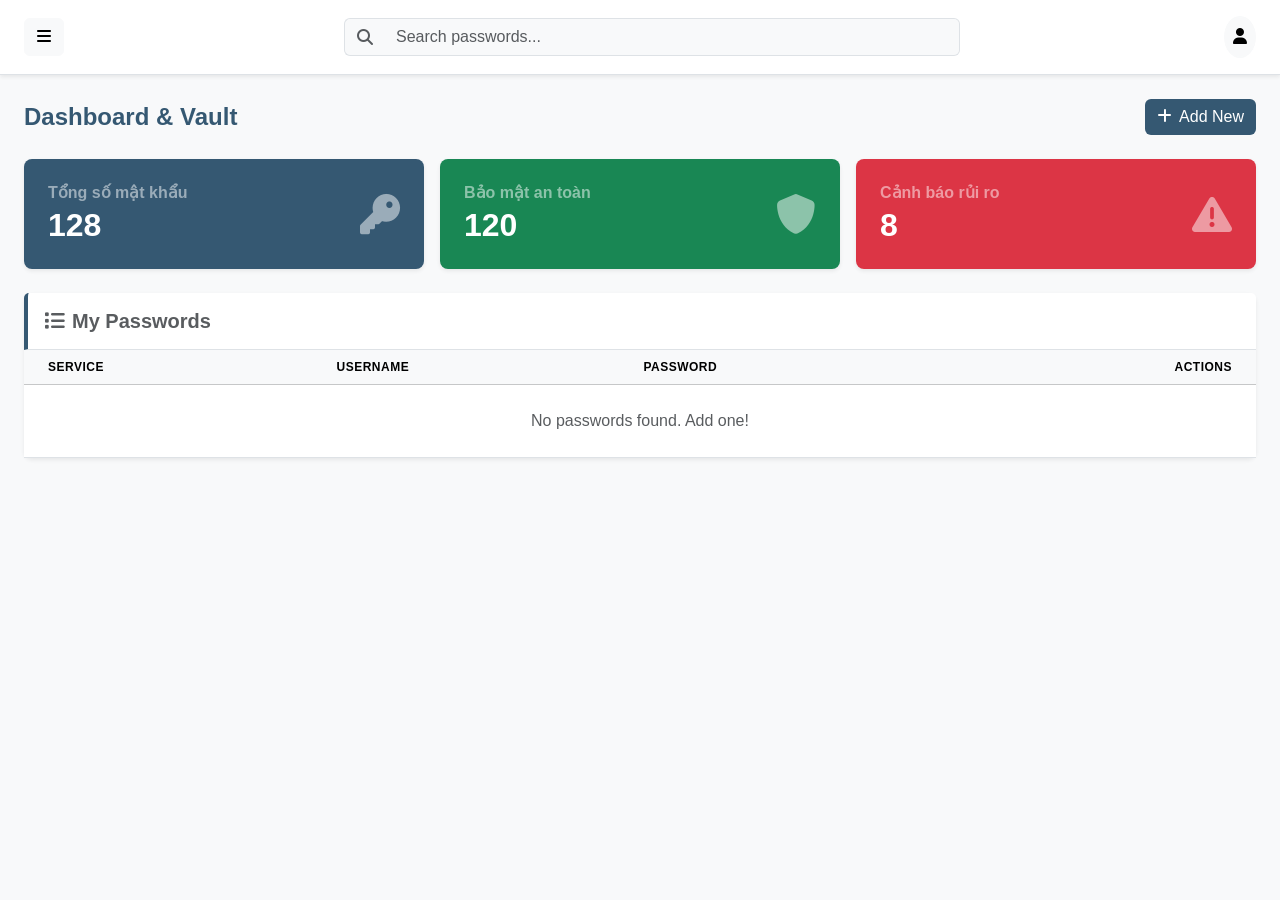
==== index.html @ 368635af "Initial commit" ====
<!DOCTYPE html>
<html lang="en">

<head>
    <meta charset="UTF-8">
    <meta name="viewport" content="width=device-width, initial-scale=1.0">
    <title>Password Manager Vault</title>
    <link href="https://cdn.jsdelivr.net/npm/bootstrap@5.3.0/dist/css/bootstrap.min.css" rel="stylesheet">
    <link rel="stylesheet" href="https://cdnjs.cloudflare.com/ajax/libs/font-awesome/6.4.0/css/all.min.css">
    <link rel="stylesheet" href="style.css">
</head>

<body class="bg-light vh-100 d-flex">

    <div class="container-fluid p-0 d-flex">

        <aside class="sidebar bg-primary-custom text-white p-3 d-flex flex-column hide">
            <h4 class="text-center mb-4 mt-2 fw-bold"><i class="fa-solid fa-shield-halved me-2"></i>Vault</h4>
            <ul id="menuTabs" class="nav flex-column mb-auto">
                <li class="nav-item">
                    <a data-page="passwordPage" class="nav-link text-white active-nav"><i
                            class="fa-solid fa-key me-2"></i>
                        <span>Passwords</span>
                    </a>
                </li>
                <li class="nav-item">
                    <a data-page="settingsPage" class="nav-link text-white opacity-75"><i
                            class="fa-solid fa-gear me-2"></i>
                        <span>Settings</span>
                    </a>
                </li>
            </ul>
        </aside>

        <main class="flex-grow-1 flex-grow-1 overflow-auto">

            <header class="navbar bg-white border-bottom px-4 py-3 shadow-sm flex-shrink-0">
                <button id="toggleSidebar" class="btn btn-light me-3">
                    <i class="fa-solid fa-bars"></i>
                </button>
                <div class="input-group w-50">
                    <span class="input-group-text bg-light border-end-0"><i
                            class="fa-solid fa-magnifying-glass text-muted"></i></span>
                    <input type="text" class="form-control border-start-0 bg-light" placeholder="Search passwords...">
                </div>
                <div class="dropdown">
                    <button class="btn btn-light rounded-circle p-2" type="button" data-bs-toggle="dropdown">
                        <i class="fa-solid fa-user"></i>
                    </button>
                    <ul class="dropdown-menu dropdown-menu-end">
                        <li><a class="dropdown-item" href="#" onclick="openProfile()">Profile</a></li>
                        <li><a class="dropdown-item text-danger" href="/auth.html">Logout</a></li>
                    </ul>
                </div>

            </header>

            <div id="passwordPage">
                <div class="p-4 overflow-auto flex-grow-1">
                    <div class="d-flex justify-content-between align-items-center mb-4">
                        <h2 class="h4 mb-0 fw-bold" style="color: var(--primary-blue);">Dashboard & Vault</h2>
                        <div class="d-flex gap-2">
                            <button class="btn btn-primary-custom" data-bs-toggle="modal"
                                data-bs-target="#passwordModal">
                                <i class="fa-solid fa-plus me-1"></i> Add New
                            </button>
                        </div>
                    </div>

                    <div class="row g-3 mb-4">
                        <div class="col-12 col-md-4">
                            <div class="card stat-card border-0 shadow-sm rounded-3 bg-primary-custom text-white h-100">
                                <div class="card-body d-flex justify-content-between align-items-center p-4">
                                    <div>
                                        <h6 class="text-white-50 mb-1 fw-semibold">Tổng số mật khẩu</h6>
                                        <h2 class="mb-0 fw-bold">128</h2>
                                    </div>
                                    <i class="fa-solid fa-key fs-1 opacity-50"></i>
                                </div>
                            </div>
                        </div>
                        <div class="col-12 col-md-4">
                            <div class="card stat-card border-0 shadow-sm rounded-3 bg-success text-white h-100">
                                <div class="card-body d-flex justify-content-between align-items-center p-4">
                                    <div>
                                        <h6 class="text-white-50 mb-1 fw-semibold">Bảo mật an toàn</h6>
                                        <h2 class="mb-0 fw-bold">120</h2>
                                    </div>
                                    <i class="fa-solid fa-shield fs-1 opacity-50"></i>
                                </div>
                            </div>
                        </div>
                        <div class="col-12 col-md-4">
                            <div class="card stat-card border-0 shadow-sm rounded-3 bg-danger text-white h-100">
                                <div class="card-body d-flex justify-content-between align-items-center p-4">
                                    <div>
                                        <h6 class="text-white-50 mb-1 fw-semibold">Cảnh báo rủi ro</h6>
                                        <h2 class="mb-0 fw-bold">8</h2>
                                    </div>
                                    <i class="fa-solid fa-triangle-exclamation fs-1 opacity-50"></i>
                                </div>
                            </div>
                        </div>
                    </div>

                    <div class="card shadow-sm border-0 rounded-3">
                        <div
                            class="card-header bg-white border-bottom py-3 d-flex justify-content-between align-items-center">
                            <h5 class="mb-0 fw-bold text-muted"><i class="fa-solid fa-list me-2"></i>My Passwords</h5>
                        </div>
                        <div class="card-body p-0 table-responsive">
                            <table class="table table-hover mb-0 align-middle">
                                <thead class="table-light text-muted">
                                    <tr>
                                        <th class="ps-4">Service</th>
                                        <th>Username</th>
                                        <th>Password</th>
                                        <th class="text-end pe-4">Actions</th>
                                    </tr>
                                </thead>
                                <tbody id="passwordList">
                                </tbody>
                            </table>
                        </div>
                    </div>
                </div>
            </div>
            <div id="settingsPage" style="display: none;">
                <div class="row g-4 justify-content-center">
                    <div class="col-12 col-xl-8">
                        <h2 class="h4 mb-4 fw-bold" style="color: var(--primary-blue);">Hệ thống & Bảo mật</h2>

                        <div class="card border-0 shadow-sm rounded-3 mb-4">
                            <div class="card-header bg-white py-3">
                                <h6 class="mb-0 fw-bold"><i class="fa-solid fa-lock me-2 text-primary"></i>Bảo mật
                                    tài khoản
                                </h6>
                            </div>
                            <div class="card-body">
                                <div class="mb-4">
                                    <label class="form-label fw-semibold text-muted small">Master Password</label>
                                    <div
                                        class="d-flex align-items-center justify-content-between p-3 bg-light rounded-3 border">
                                        <div>
                                            <p class="mb-0 fw-bold">••••••••••••</p>
                                            <small class="text-muted">Thay đổi định kỳ để tăng tính bảo mật</small>
                                        </div>
                                        <button class="btn btn-sm btn-outline-primary rounded-pill px-3">Thay
                                            đổi</button>
                                    </div>
                                </div>
                                <div
                                    class="form-check form-switch p-0 d-flex justify-content-between align-items-center">
                                    <div>
                                        <label class="form-check-label fw-bold" for="2faSwitch">Xác thực 2 lớp
                                            (2FA)</label>
                                        <p class="text-muted small mb-0">Yêu cầu mã xác nhận từ Email khi đăng nhập
                                            máy lạ.</p>
                                    </div>
                                    <input class="form-check-input ms-0" type="checkbox" id="2faSwitch" checked
                                        style="width: 3em; height: 1.5em;">
                                </div>
                            </div>
                        </div>

                        <div class="card border-0 shadow-sm rounded-3 mb-4">
                            <div class="card-header bg-white py-3">
                                <h6 class="mb-0 fw-bold"><i class="fa-solid fa-sliders me-2 text-primary"></i>Tùy
                                    chỉnh ứng dụng
                                </h6>
                            </div>
                            <div class="card-body">
                                <div class="row g-3">
                                    <div class="col-md-6">
                                        <label class="form-label fw-semibold text-muted small">Thời gian tự động
                                            khóa</label>
                                        <select class="form-select border-light-subtle bg-light">
                                            <option value="5">Sau 5 phút</option>
                                            <option value="15" selected>Sau 15 phút</option>
                                            <option value="30">Sau 30 phút</option>
                                            <option value="0">Không bao giờ</option>
                                        </select>
                                    </div>
                                    <div class="col-md-6">
                                        <label class="form-label fw-semibold text-muted small">Ngôn ngữ hiển
                                            thị</label>
                                        <select class="form-select border-light-subtle bg-light">
                                            <option value="vi">Tiếng Việt</option>
                                            <option value="en">English</option>
                                        </select>
                                    </div>
                                </div>
                            </div>
                        </div>

                        <div class="card border-0 shadow-sm rounded-3 border-start border-danger border-4">
                            <div class="card-header bg-white py-3">
                                <h6 class="mb-0 fw-bold text-danger"><i class="fa-solid fa-database me-2"></i>Quản
                                    lý dữ liệu
                                </h6>
                            </div>
                            <div class="card-body">
                                <div class="d-flex flex-wrap gap-2">
                                    <button class="btn btn-light border text-muted px-4 rounded-3">
                                        <i class="fa-solid fa-file-export me-2"></i>Xuất dữ liệu (JSON)
                                    </button>
                                    <button class="btn btn-light border text-muted px-4 rounded-3">
                                        <i class="fa-solid fa-file-import me-2"></i>Nhập dữ liệu
                                    </button>
                                    <button class="btn btn-outline-danger px-4 rounded-3 ms-md-auto">
                                        <i class="fa-solid fa-trash-can me-2"></i>Xóa toàn bộ kho mật khẩu
                                    </button>
                                </div>
                            </div>
                        </div>
                    </div>
        </main>
    </div>

    <div class="modal fade" id="passwordModal" tabindex="-1">
        <div class="modal-dialog modal-dialog-centered">
            <div class="modal-content border-0 shadow">
                <div class="modal-header bg-primary-custom text-white border-0">
                    <h5 class="modal-title" id="modalTitle">Add New Password</h5>
                    <button type="button" class="btn-close btn-close-white" data-bs-dismiss="modal"></button>
                </div>
                <div class="modal-body p-4">
                    <form id="passwordForm" class="needs-validation" novalidate>
                        <input type="hidden" id="editId">
                        <div class="mb-3">
                            <label class="form-label text-muted fw-semibold">Service Name</label>
                            <input type="text" class="form-control" id="serviceName" placeholder="e.g. Google" required>
                            <div class="invalid-feedback">Vui lòng nhập tên dịch vụ.</div>
                        </div>
                        <div class="mb-3">
                            <label class="form-label text-muted fw-semibold">Username / Email</label>
                            <input type="text" class="form-control" id="userName" required>
                            <div class="invalid-feedback">Vui lòng nhập username.</div>
                        </div>
                        <div class="mb-4">
                            <label class="form-label text-muted fw-semibold">Password</label>
                            <div class="input-group">
                                <input type="password" class="form-control" id="passWord" required>
                                <button class="btn btn-outline-secondary" type="button" id="toggleModalPass">
                                    <i class="fa-regular fa-eye"></i>
                                </button>
                                <div class="invalid-feedback">Vui lòng nhập mật khẩu.</div>
                            </div>
                        </div>
                        <div class="d-grid">
                            <button type="submit" class="btn btn-primary-custom py-2">Save Password</button>
                        </div>
                    </form>
                </div>
            </div>
        </div>
    </div>
    <div id="profileOverlay" class="overlay d-none">
        <div class="profile-card-wrapper">
            <div class="container py-5">
                <div class="card border-0 shadow-lg rounded-4 overflow-hidden">
                    <div class="row g-0">
                        <div class="col-md-4 bg-light border-end p-3 p-md-5 text-center">
                            <div class="position-relative d-inline-block mb-4">
                                <img src="https://placehold.co/150"
                                    class="rounded-circle img-thumbnail shadow-sm"
                                    style="width: 150px; height: 150px; object-fit: cover;">
                                <button
                                    class="btn btn-primary btn-sm position-absolute bottom-0 end-0 rounded-circle shadow">
                                    <i class="fa-solid fa-camera"></i>
                                </button>
                            </div>
                            <h4 class="fw-bold mb-1">miniminZ</h4>
                            <p class="text-muted small mb-3">Software Engineering | PTIT</p>
                            <div
                                class="badge bg-success-subtle text-success border border-success-subtle rounded-pill px-3 py-2">
                                <i class="fa-solid fa-shield-check me-1"></i> Account Secured
                            </div>
                        </div>

                        <div class="col-md-8 p-3 p-md-5 bg-white">
                            <h5 class="fw-bold mb-4 text-primary">
                                <i class="fa-solid fa-user-gear me-2"></i>Thông tin cá nhân
                            </h5>

                            <form class="row g-4" id="profileForm">
                                <div class="col-md-6">
                                    <div class="form-floating">
                                        <input type="text" class="form-control border-light-subtle bg-light shadow-none"
                                            id="f_name" value="Nguyễn Văn A" placeholder="Name">
                                        <label for="f_name">Họ và tên</label>
                                    </div>
                                </div>
                                <div class="col-md-6">
                                    <div class="form-floating">
                                        <input type="text" class="form-control border-light-subtle bg-light shadow-none"
                                            id="f_user" value="miniminZ" placeholder="Username">
                                        <label for="f_user">Username</label>
                                    </div>
                                </div>
                                <div class="col-12">
                                    <div class="form-floating">
                                        <input type="email"
                                            class="form-control border-light-subtle bg-light shadow-none" id="f_email"
                                            value="contact@example.com" placeholder="Email">
                                        <label for="f_email">Địa chỉ Email</label>
                                    </div>
                                </div>

                                <div class="col-12 text-end mt-5">
                                    <button type="button" class="btn btn-outline-secondary px-4 border-0"
                                        onclick="closeProfile()">Hủy</button>

                                    <button type="submit" class="btn btn-primary px-5 py-2 shadow fw-bold">
                                        Lưu thay đổi
                                    </button>
                                </div>
                            </form>
                        </div>
                    </div>
                </div>
            </div>
        </div>
    </div>
    <script src="https://cdn.jsdelivr.net/npm/bootstrap@5.3.0/dist/js/bootstrap.bundle.min.js"></script>
    <script src="script.js">
    </script>
</body>

</html>
---- style.css ----
/* Custom variables */
:root {
    --primary-blue: #355872;
    --primary-hover: #2a465b;
}

body {
    font-family: 'Inter', -apple-system, BlinkMacSystemFont, "Segoe UI", Roboto, sans-serif;
    background-color: #f8f9fa;
}

/* Sidebar styling */
.sidebar {
    width: 260px;
    background-color: var(--primary-blue);
    transition: all 0.3s ease;
}
.sidebar {
    transition: 0.3s;
}

.sidebar.hide {
    margin-left: -260px;
}
.bg-primary-custom {
    background-color: var(--primary-blue) !important;
}

.btn-primary-custom {
    background-color: var(--primary-blue);
    color: white;
    border: none;
    transition: all 0.2s ease-in-out;
}

.btn-primary-custom:hover {
    background-color: var(--primary-hover);
    color: white;
    transform: translateY(-1px);
    box-shadow: 0 4px 6px rgba(53, 88, 114, 0.2);
}

/* Navigation Links */
.nav-link {
    border-radius: 8px;
    margin-bottom: 5px;
    transition: all 0.2s;
}

.nav-link:hover {
    background-color: rgba(255, 255, 255, 0.1);
}

.active-nav {
    background-color: rgba(255, 255, 255, 0.2);
    font-weight: 600;
}

/* Table refinements */
.table th {
    font-weight: 600;
    text-transform: uppercase;
    font-size: 0.75rem;
    letter-spacing: 0.5px;
}

.table td {
    vertical-align: middle;
    padding: 1rem 0.5rem;
}

/* Password masking class */
.pwd-mask {
    font-family: monospace;
    font-size: 1.1rem;
    letter-spacing: 2px;
}

/* Action buttons hover */
.action-btn {
    color: #6c757d;
    transition: color 0.2s;
}
.action-btn:hover {
    color: var(--primary-blue);
}
.action-btn.delete:hover {
    color: #dc3545;
}
/* =========================================
   THÊM MỚI: CSS CHO DASHBOARD, PROFILE & AUTH 
   ========================================= */

/* Hiệu ứng nổi lên cho các Card thống kê ở Dashboard */
.stat-card {
    transition: transform 0.3s ease, box-shadow 0.3s ease;
}

.stat-card:hover {
    transform: translateY(-5px);
    box-shadow: 0 10px 20px rgba(0, 0, 0, 0.15) !important;
}


/* ===== PROFILE COLOR TUNING ===== */

/* Card đẹp hơn */
.card {
    border-radius: 12px;
    transition: all 0.2s ease;
}

.card:hover {
    box-shadow: 0 8px 20px rgba(53, 88, 114, 0.15);
}

/* Header card */
.card-header {
    border-left: 4px solid var(--primary-blue);
}

/* Avatar text */
.card-body h5 {
    color: var(--primary-blue);
}

/* Button chính */
.btn-primary {
    background-color: var(--primary-blue);
    border: none;
}

.btn-primary:hover {
    background-color: var(--primary-hover);
}

/* Button outline */
.btn-outline-primary {
    color: var(--primary-blue);
    border-color: var(--primary-blue);
}

.btn-outline-primary:hover {
    background-color: var(--primary-blue);
    color: white;
}

/* Input focus */
.form-control:focus {
    border-color: var(--primary-blue);
    box-shadow: 0 0 0 0.2rem rgba(53, 88, 114, 0.2);
}

/* Label */
.form-label {
    font-weight: 500;
}

/* Section spacing */
.card-body {
    padding: 1.5rem;
}
.custom-border-left {
    border-left: 4px solid var(--primary-blue);
}
.overlay {
    position: fixed;
    inset: 0;
    background: rgba(0,0,0,0.4);
    backdrop-filter: blur(4px);
    display: flex;
    align-items: center;
    justify-content: center;
    z-index: 999;
}

.profile-card-wrapper {
    width: 100%;             /* Thay vì 800px, hãy để nó chiếm 100% không gian cha */
    max-width: 800px;        /* Nhưng tối đa cũng chỉ rộng 800px */
    margin: 0 15px;          /* Thêm khoảng cách hai bên để không dính sát mép màn hình điện thoại */
    animation: fadeInUp 0.3s ease;
}

/* Thêm thuộc tính này để đảm bảo ảnh không bị bóp méo hoặc tràn */
.profile-card-wrapper img {
    max-width: 100%;
    height: auto;
}

@keyframes fadeInUp {
    from {
        opacity: 0;
        transform: translateY(20px);
    }
    to {
        opacity: 1;
        transform: translateY(0);
    }
}
.text-primary {
    --bs-text-opacity: 1;
    color: var(--primary-blue) !important;
}
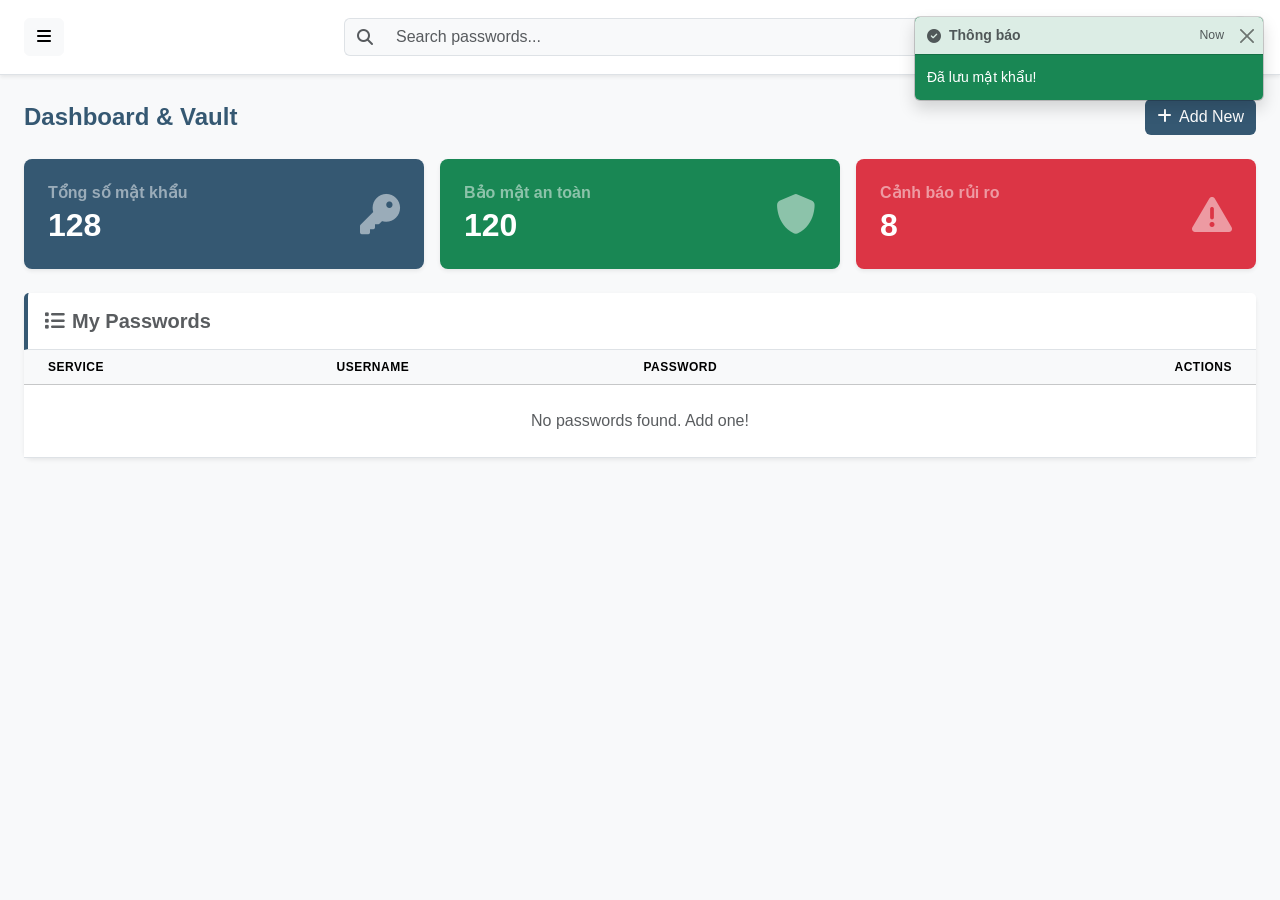
==== commit 5d30e860: "update: toast" ====
--- a/index.html
+++ b/index.html
@@ -323,6 +323,7 @@
         </div>
     </div>
     <script src="https://cdn.jsdelivr.net/npm/bootstrap@5.3.0/dist/js/bootstrap.bundle.min.js"></script>
+    <script src="notification.js"></script>
     <script src="script.js">
     </script>
 </body>
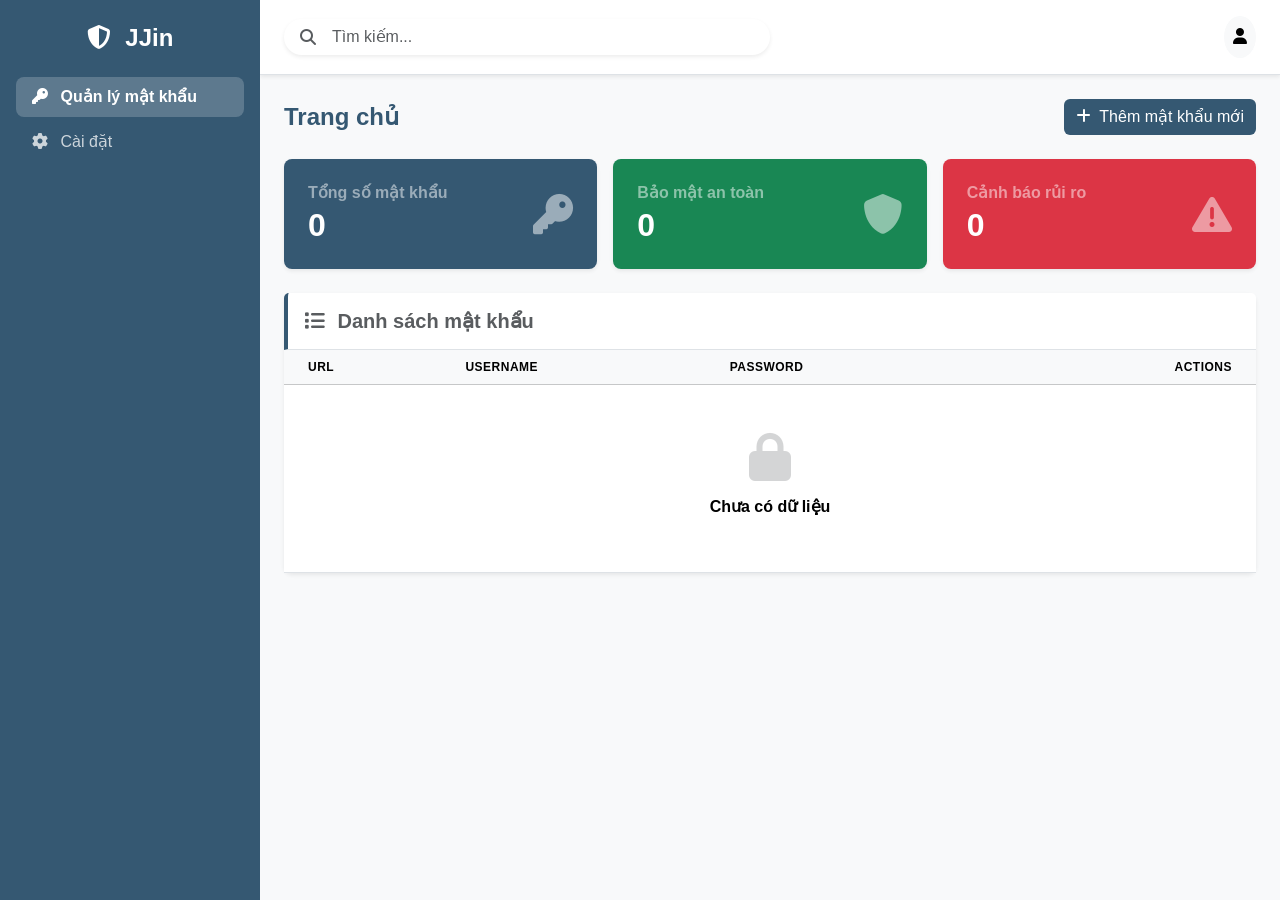
==== commit f6731103: "final" ====
--- a/index.html
+++ b/index.html
@@ -1,242 +1,350 @@
 <!DOCTYPE html>
-<html lang="en">
+<html lang="vi">
 
 <head>
     <meta charset="UTF-8">
     <meta name="viewport" content="width=device-width, initial-scale=1.0">
     <title>Password Manager Vault</title>
+    <!-- Bootstrap CSS -->
     <link href="https://cdn.jsdelivr.net/npm/bootstrap@5.3.0/dist/css/bootstrap.min.css" rel="stylesheet">
+    <!-- Font Awesome Icons -->
     <link rel="stylesheet" href="https://cdnjs.cloudflare.com/ajax/libs/font-awesome/6.4.0/css/all.min.css">
+    <!-- Custom CSS -->
     <link rel="stylesheet" href="style.css">
 </head>
 
 <body class="bg-light vh-100 d-flex">
 
+    <!-- ======================================================
+       LAYOUT CHÍNH: Sidebar + Main (dùng d-flex của Bootstrap)
+  ====================================================== -->
     <div class="container-fluid p-0 d-flex">
 
-        <aside class="sidebar bg-primary-custom text-white p-3 d-flex flex-column hide">
-            <h4 class="text-center mb-4 mt-2 fw-bold"><i class="fa-solid fa-shield-halved me-2"></i>Vault</h4>
+        <!-- ====================================================
+         SIDEBAR – dùng Offcanvas của Bootstrap trên mobile
+    ==================================================== -->
+        <aside class="offcanvas-lg offcanvas-start sidebar bg-primary-custom text-white p-3 d-flex flex-column"
+            id="sidebar" tabindex="-1">
+            <!-- Logo – chỉ hiện trên màn hình lg trở lên -->
+            <h4 class="text-center mb-4 mt-2 fw-bold d-none d-lg-block">
+                <i class="fa-solid fa-shield-halved me-2"></i> JJin
+            </h4>
+
+            <!-- Header của Offcanvas – chỉ hiện trên mobile (d-lg-none) -->
+            <div class="offcanvas-header d-lg-none">
+                <h5 class="mb-0 fw-bold">
+                    <i class="fa-solid fa-shield-halved me-2"></i>JJin
+                </h5>
+                <button type="button" class="btn-close btn-close-white" data-bs-dismiss="offcanvas"></button>
+            </div>
+
+            <!-- Menu điều hướng -->
             <ul id="menuTabs" class="nav flex-column mb-auto">
                 <li class="nav-item">
-                    <a data-page="passwordPage" class="nav-link text-white active-nav"><i
-                            class="fa-solid fa-key me-2"></i>
-                        <span>Passwords</span>
+                    <a data-page="passwordPage" class="nav-link text-white active-nav">
+                        <i class="fa-solid fa-key me-2"></i> Quản lý mật khẩu
                     </a>
                 </li>
                 <li class="nav-item">
-                    <a data-page="settingsPage" class="nav-link text-white opacity-75"><i
-                            class="fa-solid fa-gear me-2"></i>
-                        <span>Settings</span>
+                    <a data-page="settingsPage" class="nav-link text-white opacity-75">
+                        <i class="fa-solid fa-gear me-2"></i> Cài đặt
                     </a>
                 </li>
             </ul>
         </aside>
 
-        <main class="flex-grow-1 flex-grow-1 overflow-auto">
-
+        <!-- ====================================================
+         NỘI DUNG CHÍNH
+    ==================================================== -->
+        <main class="flex-grow-1 overflow-auto">
+
+            <!-- HEADER / NAVBAR -->
             <header class="navbar bg-white border-bottom px-4 py-3 shadow-sm flex-shrink-0">
-                <button id="toggleSidebar" class="btn btn-light me-3">
+                <!-- Nút hamburger – chỉ hiện trên mobile -->
+                <button class="btn btn-light me-3 d-lg-none" data-bs-toggle="offcanvas" data-bs-target="#sidebar">
                     <i class="fa-solid fa-bars"></i>
                 </button>
-                <div class="input-group w-50">
-                    <span class="input-group-text bg-light border-end-0"><i
-                            class="fa-solid fa-magnifying-glass text-muted"></i></span>
-                    <input type="text" class="form-control border-start-0 bg-light" placeholder="Search passwords...">
-                </div>
+
+                <!-- Thanh tìm kiếm -->
+                <div class="search-box position-relative w-50">
+                    <i
+                        class="fa-solid fa-magnifying-glass position-absolute top-50 start-0 translate-middle-y ms-3 text-muted"></i>
+                    <input type="text" class="form-control rounded-pill ps-5 shadow-sm" placeholder="Tìm kiếm...">
+                </div>
+
+                <!-- Dropdown avatar người dùng -->
                 <div class="dropdown">
                     <button class="btn btn-light rounded-circle p-2" type="button" data-bs-toggle="dropdown">
                         <i class="fa-solid fa-user"></i>
                     </button>
                     <ul class="dropdown-menu dropdown-menu-end">
-                        <li><a class="dropdown-item" href="#" onclick="openProfile()">Profile</a></li>
-                        <li><a class="dropdown-item text-danger" href="/auth.html">Logout</a></li>
+                        <li><a class="dropdown-item" href="#" onclick="openProfile()">Hồ sơ</a></li>
+                        <li><a class="dropdown-item text-danger" href="/auth.html">Đăng xuất</a></li>
                     </ul>
                 </div>
-
             </header>
 
+            <!-- ================================================
+           TRANG PASSWORDS (mặc định hiển thị)
+      ================================================ -->
             <div id="passwordPage">
-                <div class="p-4 overflow-auto flex-grow-1">
+                <div class="p-4">
+
+                    <!-- Tiêu đề + nút Add New -->
                     <div class="d-flex justify-content-between align-items-center mb-4">
-                        <h2 class="h4 mb-0 fw-bold" style="color: var(--primary-blue);">Dashboard & Vault</h2>
-                        <div class="d-flex gap-2">
-                            <button class="btn btn-primary-custom" data-bs-toggle="modal"
-                                data-bs-target="#passwordModal">
-                                <i class="fa-solid fa-plus me-1"></i> Add New
-                            </button>
-                        </div>
-                    </div>
-
+                        <h2 class="h4 mb-0 fw-bold" style="color: var(--primary-blue);"> Trang chủ</h2>
+                        <button class="btn btn-primary-custom" data-bs-toggle="modal" data-bs-target="#passwordModal">
+                            <i class="fa-solid fa-plus me-1"></i> Thêm mật khẩu mới
+                        </button>
+                    </div>
+
+                    <!-- STAT CARDS – 3 thẻ thống kê dùng Bootstrap Grid -->
                     <div class="row g-3 mb-4">
+
                         <div class="col-12 col-md-4">
-                            <div class="card stat-card border-0 shadow-sm rounded-3 bg-primary-custom text-white h-100">
+                            <div class="card stat-card border-0 shadow-sm rounded-3 bg-primary-custom text-white h-100"
+                                id="totalCard">
                                 <div class="card-body d-flex justify-content-between align-items-center p-4">
                                     <div>
                                         <h6 class="text-white-50 mb-1 fw-semibold">Tổng số mật khẩu</h6>
-                                        <h2 class="mb-0 fw-bold">128</h2>
-                                    </div>
-                                    <i class="fa-solid fa-key fs-1 opacity-50"></i>
-                                </div>
-                            </div>
-                        </div>
+                                        <h2 id="stat-total" class="mb-0 fw-bold"></h2>
+                                    </div>
+                                    <i class="fa-solid fa-key fs-1 opacity-50 " onclick="renderVault()"
+                                        style="cursor: pointer;"></i>
+                                </div>
+                            </div>
+                        </div>
+
                         <div class="col-12 col-md-4">
-                            <div class="card stat-card border-0 shadow-sm rounded-3 bg-success text-white h-100">
+                            <div class="card stat-card border-0 shadow-sm rounded-3 bg-success text-white h-100"
+                                id="safeCard">
                                 <div class="card-body d-flex justify-content-between align-items-center p-4">
                                     <div>
                                         <h6 class="text-white-50 mb-1 fw-semibold">Bảo mật an toàn</h6>
-                                        <h2 class="mb-0 fw-bold">120</h2>
-                                    </div>
-                                    <i class="fa-solid fa-shield fs-1 opacity-50"></i>
-                                </div>
-                            </div>
-                        </div>
+                                        <h2 id="stat-safe" class="mb-0 fw-bold"></h2>
+                                    </div>
+                                    <i class="fa-solid fa-shield fs-1 opacity-50 " onclick="filterSafePasswords()"
+                                        style="cursor: pointer;"></i>
+                                </div>
+                            </div>
+                        </div>
+
                         <div class="col-12 col-md-4">
-                            <div class="card stat-card border-0 shadow-sm rounded-3 bg-danger text-white h-100">
+                            <div class="card stat-card border-0 shadow-sm rounded-3 bg-danger text-white h-100"
+                                id="riskCard">
                                 <div class="card-body d-flex justify-content-between align-items-center p-4">
                                     <div>
                                         <h6 class="text-white-50 mb-1 fw-semibold">Cảnh báo rủi ro</h6>
-                                        <h2 class="mb-0 fw-bold">8</h2>
-                                    </div>
-                                    <i class="fa-solid fa-triangle-exclamation fs-1 opacity-50"></i>
-                                </div>
-                            </div>
-                        </div>
-                    </div>
-
+                                        <h2 id="stat-risk" class="mb-0 fw-bold">></h2>
+                                    </div>
+                                    <i class="fa-solid fa-triangle-exclamation fs-1 opacity-50 "
+                                        onclick="filterWeakPasswords()" style="cursor: pointer;"></i>
+                                </div>
+                            </div>
+                        </div>
+
+                    </div>
+
+                    <!-- BẢNG DANH SÁCH MẬT KHẨU -->
                     <div class="card shadow-sm border-0 rounded-3">
                         <div
                             class="card-header bg-white border-bottom py-3 d-flex justify-content-between align-items-center">
-                            <h5 class="mb-0 fw-bold text-muted"><i class="fa-solid fa-list me-2"></i>My Passwords</h5>
+                            <h5 class="mb-0 fw-bold text-muted">
+                                <i class="fa-solid fa-list me-2"></i> Danh sách mật khẩu
+                            </h5>
                         </div>
                         <div class="card-body p-0 table-responsive">
                             <table class="table table-hover mb-0 align-middle">
                                 <thead class="table-light text-muted">
                                     <tr>
-                                        <th class="ps-4">Service</th>
+                                        <th class="ps-4">URL</th>
                                         <th>Username</th>
                                         <th>Password</th>
                                         <th class="text-end pe-4">Actions</th>
                                     </tr>
                                 </thead>
-                                <tbody id="passwordList">
-                                </tbody>
+                                <tbody id="passwordList"></tbody>
                             </table>
                         </div>
                     </div>
-                </div>
-            </div>
+
+                </div>
+            </div>
+
+            <!-- ================================================
+           TRANG SETTINGS (ẩn mặc định)
+      ================================================ -->
             <div id="settingsPage" style="display: none;">
-                <div class="row g-4 justify-content-center">
-                    <div class="col-12 col-xl-8">
-                        <h2 class="h4 mb-4 fw-bold" style="color: var(--primary-blue);">Hệ thống & Bảo mật</h2>
-
-                        <div class="card border-0 shadow-sm rounded-3 mb-4">
-                            <div class="card-header bg-white py-3">
-                                <h6 class="mb-0 fw-bold"><i class="fa-solid fa-lock me-2 text-primary"></i>Bảo mật
-                                    tài khoản
-                                </h6>
-                            </div>
-                            <div class="card-body">
-                                <div class="mb-4">
-                                    <label class="form-label fw-semibold text-muted small">Master Password</label>
-                                    <div
-                                        class="d-flex align-items-center justify-content-between p-3 bg-light rounded-3 border">
-                                        <div>
-                                            <p class="mb-0 fw-bold">••••••••••••</p>
-                                            <small class="text-muted">Thay đổi định kỳ để tăng tính bảo mật</small>
-                                        </div>
-                                        <button class="btn btn-sm btn-outline-primary rounded-pill px-3">Thay
-                                            đổi</button>
-                                    </div>
-                                </div>
-                                <div
-                                    class="form-check form-switch p-0 d-flex justify-content-between align-items-center">
-                                    <div>
-                                        <label class="form-check-label fw-bold" for="2faSwitch">Xác thực 2 lớp
-                                            (2FA)</label>
-                                        <p class="text-muted small mb-0">Yêu cầu mã xác nhận từ Email khi đăng nhập
-                                            máy lạ.</p>
-                                    </div>
-                                    <input class="form-check-input ms-0" type="checkbox" id="2faSwitch" checked
-                                        style="width: 3em; height: 1.5em;">
-                                </div>
-                            </div>
-                        </div>
-
-                        <div class="card border-0 shadow-sm rounded-3 mb-4">
-                            <div class="card-header bg-white py-3">
-                                <h6 class="mb-0 fw-bold"><i class="fa-solid fa-sliders me-2 text-primary"></i>Tùy
-                                    chỉnh ứng dụng
-                                </h6>
-                            </div>
-                            <div class="card-body">
-                                <div class="row g-3">
-                                    <div class="col-md-6">
-                                        <label class="form-label fw-semibold text-muted small">Thời gian tự động
-                                            khóa</label>
-                                        <select class="form-select border-light-subtle bg-light">
-                                            <option value="5">Sau 5 phút</option>
-                                            <option value="15" selected>Sau 15 phút</option>
-                                            <option value="30">Sau 30 phút</option>
-                                            <option value="0">Không bao giờ</option>
+                <div class="p-4">
+                    <div class="row g-4 justify-content-center">
+                        <div class="col-12 col-xl-8">
+
+                            <h2 class="h4 fw-bold mb-1">Cài đặt</h2>
+                            <p class="text-muted">Quản lý tài khoản, bảo mật và tùy chỉnh ứng dụng</p>
+
+                            <!-- Card: Bảo mật tài khoản -->
+                            <div class="card border-0 shadow-sm rounded-4 mb-4 hover-card">
+                                <div class="card-body p-4">
+
+                                    <div class="d-flex justify-content-between align-items-center mb-3">
+                                        <div>
+                                            <h6 class="fw-bold mb-1">
+                                                <i class="fa-solid fa-lock me-2 text-primary"></i>Bảo mật tài khoản
+                                            </h6>
+                                            <small class="text-muted">Quản lý mật khẩu và bảo vệ tài khoản</small>
+                                        </div>
+                                    </div>
+
+                                    <!-- Setting item: Master Password -->
+                                    <div class="setting-item">
+                                        <div>
+                                            <p class="mb-1 fw-semibold">Master Password</p>
+                                            <small class="text-muted">Nên thay đổi định kỳ</small>
+                                        </div>
+                                        <button id="changeMasterBtn" class="btn btn-light border rounded-pill px-3">
+                                            Thay đổi
+                                        </button>
+                                    </div>
+
+                                    <!-- Setting item: Xác thực 2 lớp -->
+                                    <div class="setting-item">
+                                        <div>
+                                            <p class="mb-1 fw-semibold">Xác thực 2 lớp</p>
+                                            <small class="text-muted">Bảo vệ khi đăng nhập thiết bị lạ</small>
+                                        </div>
+                                        <div class="form-check form-switch m-0">
+                                            <input class="form-check-input" type="checkbox" checked>
+                                        </div>
+                                    </div>
+
+                                </div>
+                            </div>
+
+                            <!-- Card: Tùy chỉnh -->
+                            <div class="card border-0 shadow-sm rounded-4 mb-4 hover-card">
+                                <div class="card-body p-4">
+
+                                    <h6 class="fw-bold mb-3">
+                                        <i class="fa-solid fa-sliders me-2 text-primary"></i>Tùy chỉnh
+                                    </h6>
+
+                                    <!-- Setting item: Tự động khóa -->
+                                    <div class="setting-item">
+                                        <div>
+                                            <p class="mb-1 fw-semibold">Tự động khóa</p>
+                                            <small class="text-muted">Thời gian không hoạt động</small>
+                                        </div>
+                                        <select id="autoLockSelect" class="form-select w-auto">
+                                            <option>5 phút</option>
+                                            <option selected>15 phút</option>
+                                            <option>30 phút</option>
                                         </select>
                                     </div>
-                                    <div class="col-md-6">
-                                        <label class="form-label fw-semibold text-muted small">Ngôn ngữ hiển
-                                            thị</label>
-                                        <select class="form-select border-light-subtle bg-light">
-                                            <option value="vi">Tiếng Việt</option>
-                                            <option value="en">English</option>
+
+                                    <!-- Setting item: Ngôn ngữ -->
+                                    <div class="setting-item">
+                                        <div>
+                                            <p class="mb-1 fw-semibold">Ngôn ngữ</p>
+                                            <small class="text-muted">Giao diện hiển thị</small>
+                                        </div>
+                                        <select id="languageSelect" class="form-select w-auto">
+                                            <option>Tiếng Việt</option>
+                                            <option>English</option>
                                         </select>
                                     </div>
-                                </div>
-                            </div>
-                        </div>
-
-                        <div class="card border-0 shadow-sm rounded-3 border-start border-danger border-4">
-                            <div class="card-header bg-white py-3">
-                                <h6 class="mb-0 fw-bold text-danger"><i class="fa-solid fa-database me-2"></i>Quản
-                                    lý dữ liệu
-                                </h6>
-                            </div>
-                            <div class="card-body">
-                                <div class="d-flex flex-wrap gap-2">
-                                    <button class="btn btn-light border text-muted px-4 rounded-3">
-                                        <i class="fa-solid fa-file-export me-2"></i>Xuất dữ liệu (JSON)
-                                    </button>
-                                    <button class="btn btn-light border text-muted px-4 rounded-3">
-                                        <i class="fa-solid fa-file-import me-2"></i>Nhập dữ liệu
-                                    </button>
-                                    <button class="btn btn-outline-danger px-4 rounded-3 ms-md-auto">
-                                        <i class="fa-solid fa-trash-can me-2"></i>Xóa toàn bộ kho mật khẩu
-                                    </button>
-                                </div>
-                            </div>
-                        </div>
-                    </div>
+
+                                    <!-- Setting item: Dark Mode -->
+                                    <div class="setting-item">
+                                        <div>
+                                            <p class="mb-1 fw-semibold">Dark Mode</p>
+                                            <small class="text-muted">Chuyển sang giao diện tối</small>
+                                        </div>
+                                        <button id="btnDarkMode" class="btn btn-light rounded-pill border shadow-sm">
+                                            <i class="fa-solid fa-moon"></i>
+                                        </button>
+                                    </div>
+
+                                </div>
+                            </div>
+
+                            <!-- Card: Danger Zone -->
+                            <div class="card border-0 shadow-sm rounded-4 border-danger border-start border-4">
+                                <div class="card-body p-4">
+
+                                    <h6 class="fw-bold text-danger mb-3">
+                                        <i class="fa-solid fa-triangle-exclamation me-2"></i> Cài đặt chuyên sâu
+                                    </h6>
+
+                                    <!-- Setting item: Export -->
+                                    <div class="setting-item">
+                                        <div>
+                                            <p class="mb-1 fw-semibold">Xuất dữ liệu</p>
+                                            <small class="text-muted">Backup mật khẩu</small>
+                                        </div>
+                                        <button id="exportBtn"
+                                            class="btn btn-light border rounded-pill px-3">Export</button>
+                                    </div>
+
+                                    <!-- Setting item: Import -->
+                                    <div class="setting-item">
+                                        <div>
+                                            <p class="mb-1 fw-semibold">Nhập dữ liệu</p>
+                                            <small class="text-muted">Khôi phục từ file</small>
+                                        </div>
+                                        <button id="importBtn"
+                                            class="btn btn-light border rounded-pill px-3">Import</button>
+                                    </div>
+
+                                    <hr>
+
+                                    <!-- Setting item: Xóa dữ liệu -->
+                                    <div class="setting-item">
+                                        <div>
+                                            <p class="mb-1 fw-semibold text-danger">Xóa toàn bộ dữ liệu</p>
+                                            <small class="text-muted">Không thể hoàn tác</small>
+                                        </div>
+                                        <button class="btn btn-danger rounded-pill px-3">Xóa</button>
+                                    </div>
+
+                                </div>
+                            </div>
+
+                        </div>
+                    </div>
+                </div>
+            </div>
+
         </main>
     </div>
 
+    <!-- ======================================================
+       MODAL: Thêm / Sửa mật khẩu
+  ====================================================== -->
     <div class="modal fade" id="passwordModal" tabindex="-1">
         <div class="modal-dialog modal-dialog-centered">
             <div class="modal-content border-0 shadow">
+
                 <div class="modal-header bg-primary-custom text-white border-0">
-                    <h5 class="modal-title" id="modalTitle">Add New Password</h5>
+                    <h5 class="modal-title" id="modalTitle">Thêm mật khẩu</h5>
                     <button type="button" class="btn-close btn-close-white" data-bs-dismiss="modal"></button>
                 </div>
+
                 <div class="modal-body p-4">
                     <form id="passwordForm" class="needs-validation" novalidate>
                         <input type="hidden" id="editId">
+
                         <div class="mb-3">
-                            <label class="form-label text-muted fw-semibold">Service Name</label>
-                            <input type="text" class="form-control" id="serviceName" placeholder="e.g. Google" required>
-                            <div class="invalid-feedback">Vui lòng nhập tên dịch vụ.</div>
-                        </div>
+                            <label class="form-label text-muted fw-semibold">URL</label>
+                            <input type="text" class="form-control" id="siteUrl" placeholder="https://..." required>
+                            <div class="invalid-feedback">Vui lòng nhập url.</div>
+                        </div>
+
                         <div class="mb-3">
                             <label class="form-label text-muted fw-semibold">Username / Email</label>
                             <input type="text" class="form-control" id="userName" required>
                             <div class="invalid-feedback">Vui lòng nhập username.</div>
                         </div>
+
                         <div class="mb-4">
                             <label class="form-label text-muted fw-semibold">Password</label>
                             <div class="input-group">
@@ -247,37 +355,81 @@
                                 <div class="invalid-feedback">Vui lòng nhập mật khẩu.</div>
                             </div>
                         </div>
+
                         <div class="d-grid">
-                            <button type="submit" class="btn btn-primary-custom py-2">Save Password</button>
+                            <button type="submit" class="btn btn-primary-custom py-2">Lưu</button>
                         </div>
                     </form>
                 </div>
+
             </div>
         </div>
     </div>
+
+    <!-- ======================================================
+       MODAL: Đổi Master Password
+  ====================================================== -->
+    <div class="modal fade" id="changePasswordModal" tabindex="-1">
+        <div class="modal-dialog modal-dialog-centered">
+            <div class="modal-content rounded-4">
+
+                <div class="modal-header border-0">
+                    <h5 class="modal-title fw-bold">Đổi Master Password</h5>
+                    <button class="btn-close" data-bs-dismiss="modal"></button>
+                </div>
+
+                <div class="modal-body">
+                    <div class="mb-3">
+                        <label class="form-label">Mật khẩu hiện tại</label>
+                        <input type="password" id="currentPass" class="form-control">
+                    </div>
+                    <div class="mb-3">
+                        <label class="form-label">Mật khẩu mới</label>
+                        <input type="password" id="newPass" class="form-control">
+                    </div>
+                    <div class="mb-3">
+                        <label class="form-label">Xác nhận mật khẩu</label>
+                        <input type="password" id="confirmPass" class="form-control">
+                    </div>
+                </div>
+
+                <div class="modal-footer border-0">
+                    <button class="btn btn-light" data-bs-dismiss="modal">Hủy</button>
+                    <button id="saveMasterPass" class="btn btn-primary">Lưu</button>
+                </div>
+
+            </div>
+        </div>
+    </div>
+
+    <!-- ======================================================
+       OVERLAY: Trang Profile (tùy chỉnh, không dùng Modal)
+  ====================================================== -->
     <div id="profileOverlay" class="overlay d-none">
         <div class="profile-card-wrapper">
             <div class="container py-5">
                 <div class="card border-0 shadow-lg rounded-4 overflow-hidden">
                     <div class="row g-0">
+
+                        <!-- Cột trái: Avatar + tên -->
                         <div class="col-md-4 bg-light border-end p-3 p-md-5 text-center">
                             <div class="position-relative d-inline-block mb-4">
-                                <img src="https://placehold.co/150"
-                                    class="rounded-circle img-thumbnail shadow-sm"
-                                    style="width: 150px; height: 150px; object-fit: cover;">
+                                <img src="https://placehold.co/150" class="rounded-circle img-thumbnail shadow-sm"
+                                    style="width: 150px; height: 150px; object-fit: cover;" alt="Avatar">
                                 <button
                                     class="btn btn-primary btn-sm position-absolute bottom-0 end-0 rounded-circle shadow">
                                     <i class="fa-solid fa-camera"></i>
                                 </button>
                             </div>
                             <h4 class="fw-bold mb-1">miniminZ</h4>
-                            <p class="text-muted small mb-3">Software Engineering | PTIT</p>
+                            <p class="text-muted small mb-3">Công nghệ thông tin | PTIT</p>
                             <div
                                 class="badge bg-success-subtle text-success border border-success-subtle rounded-pill px-3 py-2">
-                                <i class="fa-solid fa-shield-check me-1"></i> Account Secured
-                            </div>
-                        </div>
-
+                                <i class="fa-solid fa-shield-check me-1"></i> Tài khoản được bảo mật
+                            </div>
+                        </div>
+
+                        <!-- Cột phải: Form thông tin -->
                         <div class="col-md-8 p-3 p-md-5 bg-white">
                             <h5 class="fw-bold mb-4 text-primary">
                                 <i class="fa-solid fa-user-gear me-2"></i>Thông tin cá nhân
@@ -309,23 +461,32 @@
 
                                 <div class="col-12 text-end mt-5">
                                     <button type="button" class="btn btn-outline-secondary px-4 border-0"
-                                        onclick="closeProfile()">Hủy</button>
-
+                                        onclick="closeProfile()">
+                                        Hủy
+                                    </button>
                                     <button type="submit" class="btn btn-primary px-5 py-2 shadow fw-bold">
                                         Lưu thay đổi
                                     </button>
                                 </div>
                             </form>
                         </div>
+
                     </div>
                 </div>
             </div>
         </div>
     </div>
+
+    <!-- Input ẩn để import file -->
+    <input type="file" id="importFile" hidden>
+
+    <!-- Bootstrap JS Bundle (bao gồm Popper.js) -->
     <script src="https://cdn.jsdelivr.net/npm/bootstrap@5.3.0/dist/js/bootstrap.bundle.min.js"></script>
-    <script src="notification.js"></script>
-    <script src="script.js">
-    </script>
+    <!-- Custom Scripts -->
+    <!-- <script src="component.js"></script>
+    <script src="data.js"></script> -->
+    <script type="module" src="script.js"></script>
+
 </body>
 
 </html>
--- a/style.css
+++ b/style.css
@@ -1,4 +1,4 @@
-/* Custom variables */
+
 :root {
     --primary-blue: #355872;
     --primary-hover: #2a465b;
@@ -14,7 +14,7 @@
     width: 260px;
     background-color: var(--primary-blue);
     transition: all 0.3s ease;
-}
+}   
 .sidebar {
     transition: 0.3s;
 }
@@ -201,3 +201,36 @@
     --bs-text-opacity: 1;
     color: var(--primary-blue) !important;
 }
+.setting-item {
+  display: flex;
+  justify-content: space-between;
+  align-items: center;
+  padding: 12px 0;
+}
+
+.setting-item:not(:last-child) {
+  border-bottom: 1px solid #f1f1f1;
+}
+
+.hover-card {
+  transition: all 0.2s ease;
+}
+
+.hover-card:hover {
+  transform: translateY(-3px);
+  box-shadow: 0 8px 20px rgba(0,0,0,0.05);
+}
+.search-box input {
+    background-color: var(--bg-card);
+    border: 1px solid var(--border-color);
+    transition: all 0.2s ease;
+}
+
+.search-box input:focus {
+    border-color: var(--primary-color);
+    box-shadow: 0 0 0 3px rgba(53, 88, 114, 0.15);
+}
+
+.search-box i {
+    pointer-events: none;
+}
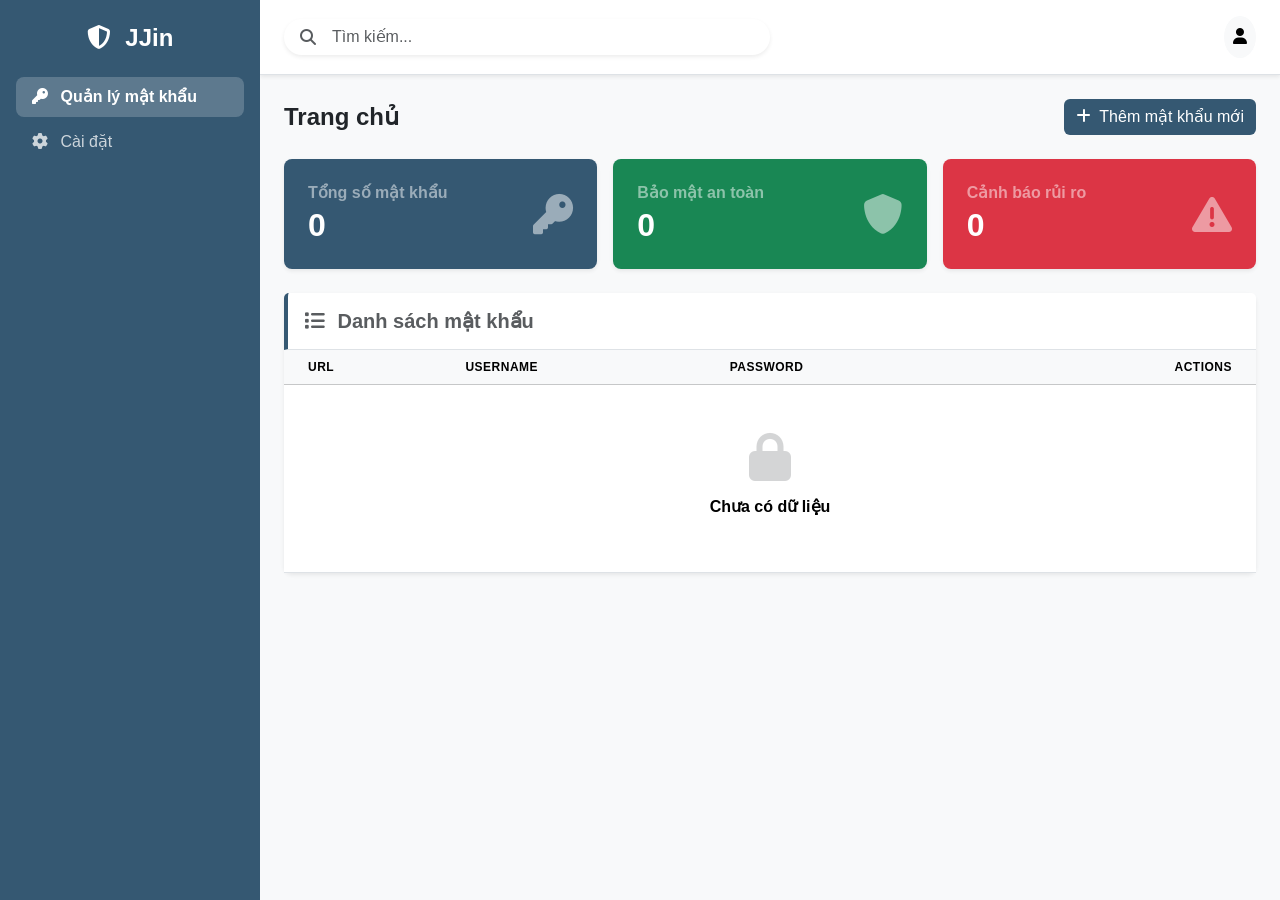
==== commit de1e925a: "final ver" ====
--- a/index.html
+++ b/index.html
@@ -5,32 +5,18 @@
     <meta charset="UTF-8">
     <meta name="viewport" content="width=device-width, initial-scale=1.0">
     <title>Password Manager Vault</title>
-    <!-- Bootstrap CSS -->
     <link href="https://cdn.jsdelivr.net/npm/bootstrap@5.3.0/dist/css/bootstrap.min.css" rel="stylesheet">
-    <!-- Font Awesome Icons -->
     <link rel="stylesheet" href="https://cdnjs.cloudflare.com/ajax/libs/font-awesome/6.4.0/css/all.min.css">
-    <!-- Custom CSS -->
     <link rel="stylesheet" href="style.css">
 </head>
 
 <body class="bg-light vh-100 d-flex">
-
-    <!-- ======================================================
-       LAYOUT CHÍNH: Sidebar + Main (dùng d-flex của Bootstrap)
-  ====================================================== -->
     <div class="container-fluid p-0 d-flex">
-
-        <!-- ====================================================
-         SIDEBAR – dùng Offcanvas của Bootstrap trên mobile
-    ==================================================== -->
         <aside class="offcanvas-lg offcanvas-start sidebar bg-primary-custom text-white p-3 d-flex flex-column"
             id="sidebar" tabindex="-1">
-            <!-- Logo – chỉ hiện trên màn hình lg trở lên -->
             <h4 class="text-center mb-4 mt-2 fw-bold d-none d-lg-block">
                 <i class="fa-solid fa-shield-halved me-2"></i> JJin
             </h4>
-
-            <!-- Header của Offcanvas – chỉ hiện trên mobile (d-lg-none) -->
             <div class="offcanvas-header d-lg-none">
                 <h5 class="mb-0 fw-bold">
                     <i class="fa-solid fa-shield-halved me-2"></i>JJin
@@ -53,9 +39,7 @@
             </ul>
         </aside>
 
-        <!-- ====================================================
-         NỘI DUNG CHÍNH
-    ==================================================== -->
+        <!-- main -->
         <main class="flex-grow-1 overflow-auto">
 
             <!-- HEADER / NAVBAR -->
@@ -84,15 +68,13 @@
                 </div>
             </header>
 
-            <!-- ================================================
-           TRANG PASSWORDS (mặc định hiển thị)
-      ================================================ -->
+            <!-- Trang passwords (mặc định) -->
             <div id="passwordPage">
                 <div class="p-4">
 
                     <!-- Tiêu đề + nút Add New -->
                     <div class="d-flex justify-content-between align-items-center mb-4">
-                        <h2 class="h4 mb-0 fw-bold" style="color: var(--primary-blue);"> Trang chủ</h2>
+                        <h2 class="h4 mb-0 fw-bold"> Trang chủ</h2>
                         <button class="btn btn-primary-custom" data-bs-toggle="modal" data-bs-target="#passwordModal">
                             <i class="fa-solid fa-plus me-1"></i> Thêm mật khẩu mới
                         </button>
@@ -171,9 +153,7 @@
                 </div>
             </div>
 
-            <!-- ================================================
-           TRANG SETTINGS (ẩn mặc định)
-      ================================================ -->
+            <!-- Trang settings (ẩn mặc định) -->
             <div id="settingsPage" style="display: none;">
                 <div class="p-4">
                     <div class="row g-4 justify-content-center">
@@ -303,7 +283,9 @@
                                             <p class="mb-1 fw-semibold text-danger">Xóa toàn bộ dữ liệu</p>
                                             <small class="text-muted">Không thể hoàn tác</small>
                                         </div>
-                                        <button class="btn btn-danger rounded-pill px-3">Xóa</button>
+                                        <button class="btn btn-danger rounded-pill px-3" id="btnDeleteAll">
+                                            Xóa
+                                        </button>
                                     </div>
 
                                 </div>
@@ -317,9 +299,7 @@
         </main>
     </div>
 
-    <!-- ======================================================
-       MODAL: Thêm / Sửa mật khẩu
-  ====================================================== -->
+    <!-- MODAL: Thêm / Sửa mật khẩu -->
     <div class="modal fade" id="passwordModal" tabindex="-1">
         <div class="modal-dialog modal-dialog-centered">
             <div class="modal-content border-0 shadow">
@@ -366,9 +346,7 @@
         </div>
     </div>
 
-    <!-- ======================================================
-       MODAL: Đổi Master Password
-  ====================================================== -->
+    <!-- MODAL: Đổi Password -->
     <div class="modal fade" id="changePasswordModal" tabindex="-1">
         <div class="modal-dialog modal-dialog-centered">
             <div class="modal-content rounded-4">
@@ -402,89 +380,138 @@
         </div>
     </div>
 
-    <!-- ======================================================
-       OVERLAY: Trang Profile (tùy chỉnh, không dùng Modal)
-  ====================================================== -->
-    <div id="profileOverlay" class="overlay d-none">
-        <div class="profile-card-wrapper">
-            <div class="container py-5">
-                <div class="card border-0 shadow-lg rounded-4 overflow-hidden">
+    <!-- MODAL: PROFILE  -->
+    <div class="modal fade" id="profileModal" tabindex="-1">
+        <div class="modal-dialog modal-xl modal-dialog-centered">
+            <div class="modal-content border-0 rounded-4 overflow-hidden">
+
+                <!-- Header -->
+                <div class="modal-header border-0">
+                    <h5 class="modal-title fw-bold">
+                        <i class="fa-solid fa-user me-2"></i> Hồ sơ cá nhân
+                    </h5>
+                    <button type="button" class="btn-close" data-bs-dismiss="modal"></button>
+                </div>
+
+                <!-- Body -->
+                <div class="modal-body p-0">
                     <div class="row g-0">
 
-                        <!-- Cột trái: Avatar + tên -->
+                        <!-- Cột trái -->
                         <div class="col-md-4 bg-light border-end p-3 p-md-5 text-center">
                             <div class="position-relative d-inline-block mb-4">
                                 <img src="https://placehold.co/150" class="rounded-circle img-thumbnail shadow-sm"
                                     style="width: 150px; height: 150px; object-fit: cover;" alt="Avatar">
+
                                 <button
                                     class="btn btn-primary btn-sm position-absolute bottom-0 end-0 rounded-circle shadow">
                                     <i class="fa-solid fa-camera"></i>
                                 </button>
                             </div>
-                            <h4 class="fw-bold mb-1">miniminZ</h4>
-                            <p class="text-muted small mb-3">Công nghệ thông tin | PTIT</p>
+
+                            <h4 id="profileName" class="fw-bold mb-1">miniminZ</h4>
+                            <p id="profileUser" class="text-muted small mb-1"></p>
+                            <p id="profileBio" class="text-muted small mb-2">
+                                Công nghệ thông tin | PTIT
+                            </p>
+
                             <div
                                 class="badge bg-success-subtle text-success border border-success-subtle rounded-pill px-3 py-2">
                                 <i class="fa-solid fa-shield-check me-1"></i> Tài khoản được bảo mật
                             </div>
                         </div>
 
-                        <!-- Cột phải: Form thông tin -->
+                        <!-- Cột phải -->
                         <div class="col-md-8 p-3 p-md-5 bg-white">
-                            <h5 class="fw-bold mb-4 text-primary">
-                                <i class="fa-solid fa-user-gear me-2"></i>Thông tin cá nhân
-                            </h5>
-
                             <form class="row g-4" id="profileForm">
+
                                 <div class="col-md-6">
                                     <div class="form-floating">
-                                        <input type="text" class="form-control border-light-subtle bg-light shadow-none"
-                                            id="f_name" value="Nguyễn Văn A" placeholder="Name">
+                                        <input type="text" class="form-control bg-light" id="f_name" placeholder="Name">
                                         <label for="f_name">Họ và tên</label>
                                     </div>
                                 </div>
+
                                 <div class="col-md-6">
                                     <div class="form-floating">
-                                        <input type="text" class="form-control border-light-subtle bg-light shadow-none"
-                                            id="f_user" value="miniminZ" placeholder="Username">
+                                        <input type="text" class="form-control bg-light" id="f_user"
+                                            placeholder="Username">
                                         <label for="f_user">Username</label>
                                     </div>
                                 </div>
+
                                 <div class="col-12">
                                     <div class="form-floating">
-                                        <input type="email"
-                                            class="form-control border-light-subtle bg-light shadow-none" id="f_email"
-                                            value="contact@example.com" placeholder="Email">
+                                        <input type="email" class="form-control bg-light" id="f_email"
+                                            placeholder="Email">
                                         <label for="f_email">Địa chỉ Email</label>
                                     </div>
                                 </div>
-
-                                <div class="col-12 text-end mt-5">
-                                    <button type="button" class="btn btn-outline-secondary px-4 border-0"
-                                        onclick="closeProfile()">
+                                <div class="col-12">
+                                    <div class="form-floating">
+                                        <input type="text" class="form-control bg-light" id="f_bio" placeholder="Bio">
+                                        <label for="f_bio">Mô tả (VD: Công nghệ thông tin | PTIT)</label>
+                                    </div>
+                                </div>
+
+                                <div class="col-12 text-end mt-4">
+                                    <button class="btn btn-outline-danger" onclick="openChangePasswordModal()">
+                                        Đổi mật khẩu
+                                    </button>
+                                    <button type="button" class="btn btn-outline-secondary px-4"
+                                        data-bs-dismiss="modal">
                                         Hủy
                                     </button>
+
                                     <button type="submit" class="btn btn-primary px-5 py-2 shadow fw-bold">
                                         Lưu thay đổi
                                     </button>
                                 </div>
+
                             </form>
                         </div>
 
                     </div>
                 </div>
+
             </div>
         </div>
     </div>
-
-    <!-- Input ẩn để import file -->
+    <!-- MODAL: xóa toàn bộ dữ liệu -->
+    <div class="modal fade" id="confirmDeleteModal" tabindex="-1">
+        <div class="modal-dialog modal-dialog-centered">
+            <div class="modal-content rounded-3">
+                <div class="modal-header bg-danger text-white">
+                    <h5 class="modal-title">
+                        <i class="fa-solid fa-triangle-exclamation me-2"></i>
+                        Xác nhận xóa
+                    </h5>
+                    <button type="button" class="btn-close" data-bs-dismiss="modal"></button>
+                </div>
+
+                <div class="modal-body">
+                    <p class="mb-2">Hành động này sẽ xóa toàn bộ dữ liệu.</p>
+                    <p class="fw-bold text-danger">Không thể hoàn tác!</p>
+
+                    <input type="password" id="confirmInput" class="form-control mt-3"
+                        placeholder="Nhập master password để xác nhận" />
+                </div>
+
+                <div class="modal-footer">
+                    <button class="btn btn-secondary" data-bs-dismiss="modal">
+                        Hủy
+                    </button>
+                    <button class="btn btn-danger" id="confirmDeleteBtn">
+                        Xóa tất cả
+                    </button>
+                </div>
+            </div>
+        </div>
+    </div>
+    <!-- Input import file -->
     <input type="file" id="importFile" hidden>
 
-    <!-- Bootstrap JS Bundle (bao gồm Popper.js) -->
     <script src="https://cdn.jsdelivr.net/npm/bootstrap@5.3.0/dist/js/bootstrap.bundle.min.js"></script>
-    <!-- Custom Scripts -->
-    <!-- <script src="component.js"></script>
-    <script src="data.js"></script> -->
     <script type="module" src="script.js"></script>
 
 </body>
